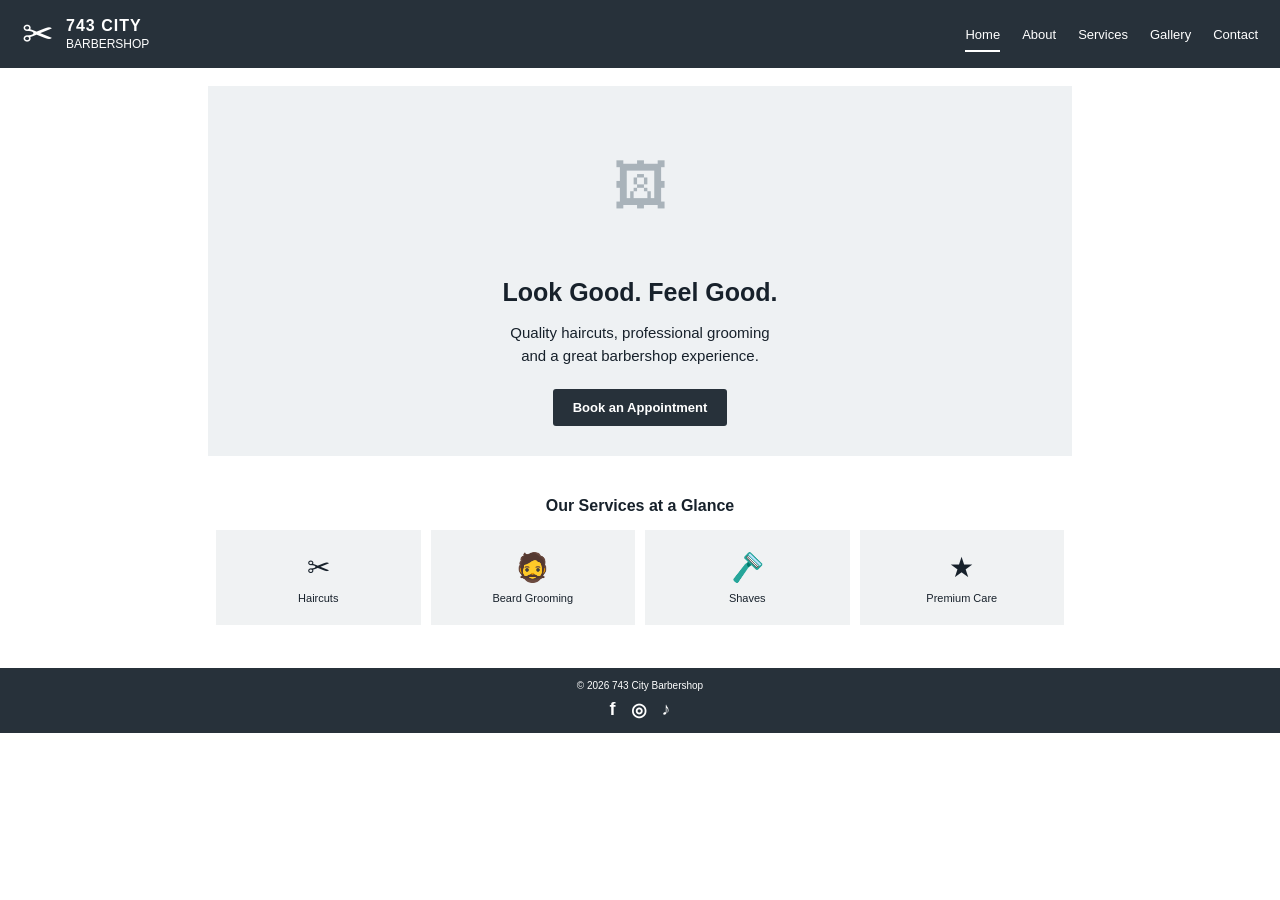
==== index.html @ 4a5e7093 "Initial website" ====
<!DOCTYPE html>
<html lang="en">
<head>
    <meta charset="UTF-8">
    <meta name="viewport" content="width=device-width, initial-scale=1.0">
    <title>743 City Barbershop</title>

    <!-- Link to CSS -->
    <link rel="stylesheet" href="css/style.css">
</head>

<body>

    <!-- Header -->
    <header>
        <div class="logo">
            <span class="logo-icon">✂</span>
            <div>
                <h1>743 CITY</h1>
                <p>BARBERSHOP</p>
            </div>
        </div>

        <!-- Navigation -->
        <nav>
            <ul>
                <li><a href="index.html" class="active">Home</a></li>
                <li><a href="about.html">About</a></li>
                <li><a href="services.html">Services</a></li>
                <li><a href="gallery.html">Gallery</a></li>
                <li><a href="contact.html">Contact</a></li>
            </ul>
        </nav>
    </header>


    <!-- Main Content -->
    <main>

        <!-- Hero Section -->
        <section class="hero">

            <div class="hero-image">
                <span>🖼</span>
            </div>

            <h2>Look Good. Feel Good.</h2>

            <p>
                Quality haircuts, professional grooming<br>
                and a great barbershop experience.
            </p>

            <a href="contact.html" class="button">
                Book an Appointment
            </a>

        </section>


        <!-- Services Section -->
        <section class="services-preview">

            <h2>Our Services at a Glance</h2>

            <div class="service-cards">

                <div class="service-card">
                    <div class="service-icon">✂</div>
                    <p>Haircuts</p>
                </div>

                <div class="service-card">
                    <div class="service-icon">🧔</div>
                    <p>Beard Grooming</p>
                </div>

                <div class="service-card">
                    <div class="service-icon">🪒</div>
                    <p>Shaves</p>
                </div>

                <div class="service-card">
                    <div class="service-icon">★</div>
                    <p>Premium Care</p>
                </div>

            </div>

        </section>

    </main>


    <!-- Footer -->
    <footer>

        <p>&copy; 2026 743 City Barbershop</p>

        <div class="social-links">
            <a href="#" aria-label="Facebook">f</a>
            <a href="#" aria-label="Instagram">◎</a>
            <a href="#" aria-label="TikTok">♪</a>
        </div>

    </footer>

</body>
</html>
---- css/style.css ----
/* General page styling */
* {
    box-sizing: border-box;
}

body {
    margin: 0;
    font-family: Arial, Helvetica, sans-serif;
    color: #17212b;
    background-color: white;
}


/* =========================
   HEADER
========================= */

header {
    background-color: #27313a;
    color: white;
    display: flex;
    justify-content: space-between;
    align-items: center;
    padding: 12px 22px;
}


/* Logo */

.logo {
    display: flex;
    align-items: center;
    gap: 12px;
}

.logo-icon {
    font-size: 38px;
}

.logo h1 {
    font-size: 16px;
    margin: 0;
    letter-spacing: 1px;
}

.logo p {
    font-size: 12px;
    margin: 2px 0 0;
}


/* Navigation */

nav ul {
    list-style: none;
    display: flex;
    gap: 22px;
    margin: 0;
    padding: 0;
}

nav a {
    color: white;
    text-decoration: none;
    font-size: 13px;
}

nav a:hover {
    text-decoration: underline;
}

nav a.active {
    border-bottom: 2px solid white;
    padding-bottom: 8px;
}


/* =========================
   MAIN
========================= */

main {
    max-width: 900px;
    margin: 0 auto;
    padding: 18px;
}


/* =========================
   HERO
========================= */

.hero {
    background-color: #eef1f3;
    text-align: center;
    padding: 20px 20px 30px;
}


/* Image placeholder */

.hero-image {
    height: 160px;
    display: flex;
    justify-content: center;
    align-items: center;
    color: #a9b3ba;
    font-size: 55px;
    margin-bottom: 12px;
}


/* Hero heading */

.hero h2 {
    font-size: 25px;
    margin: 8px 0;
}


/* Hero paragraph */

.hero p {
    font-size: 15px;
    line-height: 1.5;
    margin-bottom: 22px;
}


/* Appointment button */

.button {
    display: inline-block;
    background-color: #27313a;
    color: white;
    text-decoration: none;
    padding: 11px 20px;
    border-radius: 3px;
    font-weight: bold;
    font-size: 13px;
}

.button:hover {
    background-color: #3d4952;
}


/* =========================
   SERVICES
========================= */

.services-preview {
    text-align: center;
    padding: 28px 8px 25px;
}

.services-preview h2 {
    font-size: 16px;
    margin-bottom: 15px;
}


/* Service cards */

.service-cards {
    display: grid;
    grid-template-columns: repeat(4, 1fr);
    gap: 10px;
}

.service-card {
    background-color: #f0f2f3;
    min-height: 95px;
    display: flex;
    flex-direction: column;
    justify-content: center;
    align-items: center;
}

.service-icon {
    font-size: 28px;
    margin-bottom: 8px;
}

.service-card p {
    font-size: 11px;
    margin: 0;
}


/* =========================
   FOOTER
========================= */

footer {
    background-color: #27313a;
    color: white;
    text-align: center;
    padding: 12px;
}

footer p {
    font-size: 10px;
    margin: 0 0 8px;
}


/* Social media */

.social-links {
    display: flex;
    justify-content: center;
    gap: 15px;
}

.social-links a {
    color: white;
    text-decoration: none;
    font-size: 18px;
    font-weight: bold;
}


/* =========================
   MOBILE RESPONSIVE DESIGN
========================= */

@media (max-width: 650px) {

    header {
        flex-direction: column;
        gap: 15px;
    }

    nav ul {
        gap: 12px;
        flex-wrap: wrap;
        justify-content: center;
    }

    .service-cards {
        grid-template-columns: repeat(2, 1fr);
    }

    .hero h2 {
        font-size: 22px;
    }

    main {
        padding: 12px;
    }
}
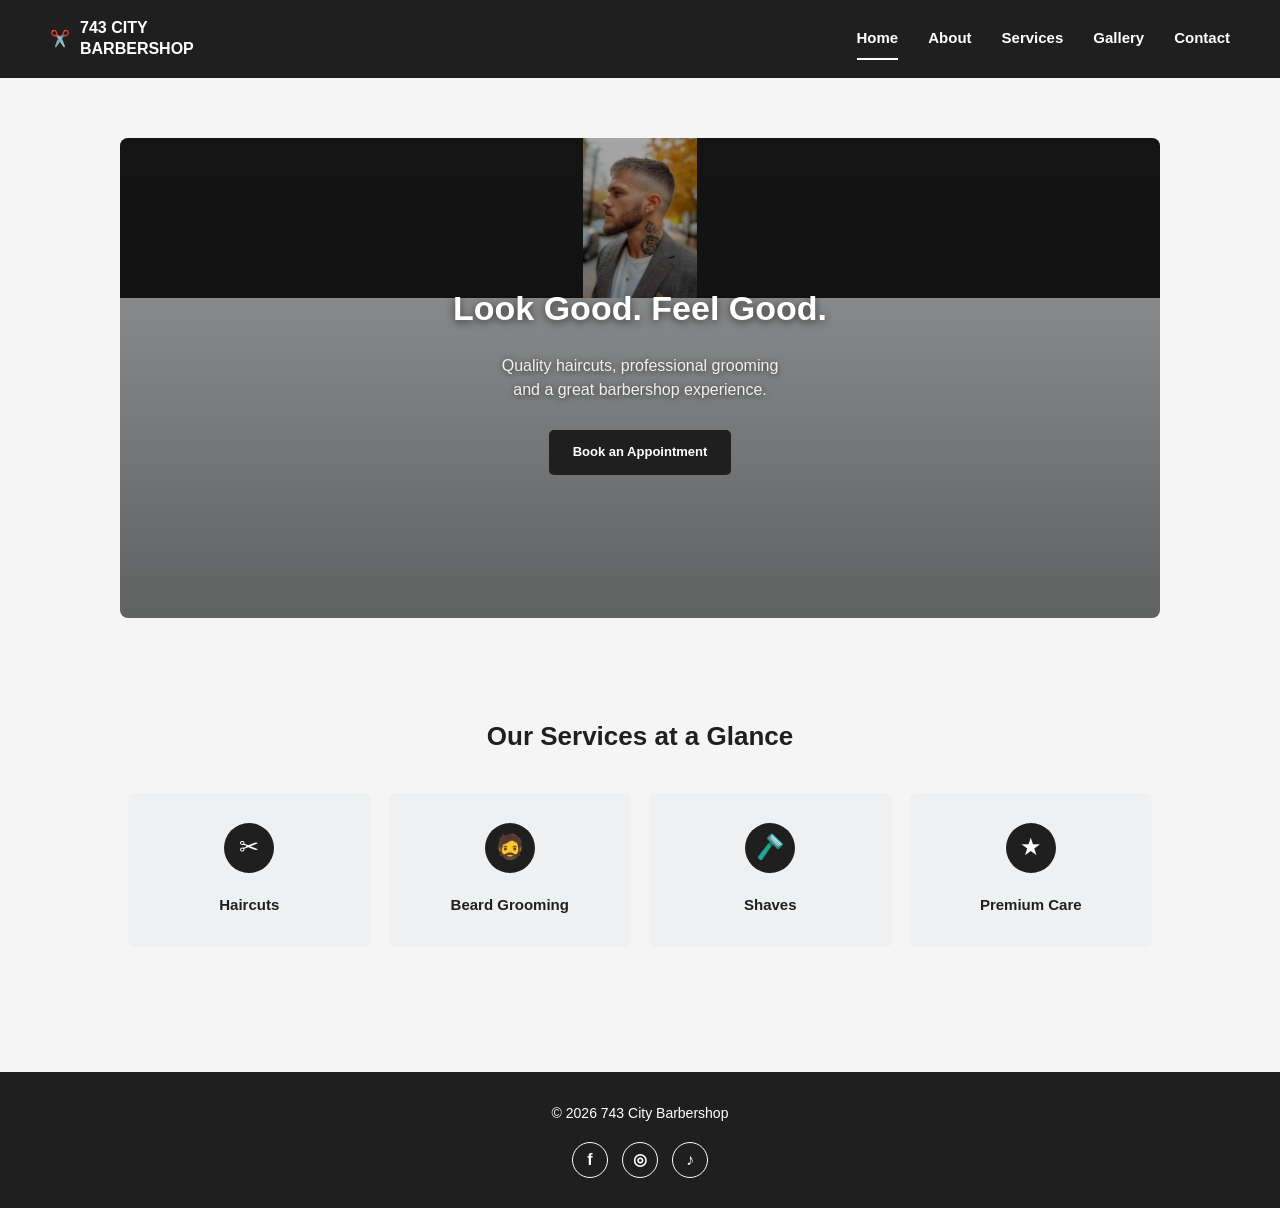
==== commit 622be9b3: "2nd Update website pages" ====
--- a/index.html
+++ b/index.html
@@ -7,6 +7,7 @@
 
     <!-- Link to CSS -->
     <link rel="stylesheet" href="css/style.css">
+    <link rel="stylesheet" href="css/home.css">
 </head>
 
 <body>
@@ -14,12 +15,8 @@
     <!-- Header -->
     <header>
         <div class="logo">
-            <span class="logo-icon">✂</span>
-            <div>
-                <h1>743 CITY</h1>
-                <p>BARBERSHOP</p>
-            </div>
-        </div>
+      ✂️ <span>743 CITY<br>BARBERSHOP</span>
+    </div>
 
         <!-- Navigation -->
         <nav>
@@ -41,7 +38,7 @@
         <section class="hero">
 
             <div class="hero-image">
-                <span>🖼</span>
+                <img src="images/mens-haircut.jpg" alt="Men's Haircut">
             </div>
 
             <h2>Look Good. Feel Good.</h2>
--- a/css/style.css
+++ b/css/style.css
@@ -250,3 +250,546 @@
         padding: 12px;
     }
 }
+
+
+
+
+
+/* =========================
+   ABOUT PAGE
+========================= */
+
+.about-section {
+    padding: 5px 8px 0;
+}
+
+.about-section > h2 {
+    font-size: 25px;
+    margin: 0 0 15px;
+}
+
+
+/* About introduction */
+
+.about-intro {
+    display: grid;
+    grid-template-columns: 1fr 1fr;
+    gap: 16px;
+    align-items: center;
+}
+
+
+/* About image */
+
+.about-image {
+    height: 178px;
+    background-color: #e1e5e8;
+    display: flex;
+    justify-content: center;
+    align-items: center;
+}
+
+.about-image span {
+    font-size: 55px;
+    color: #a9b3ba;
+}
+
+
+/* About text */
+
+.about-text {
+    font-size: 13px;
+    line-height: 1.45;
+}
+
+.about-text p {
+    margin: 0 0 12px;
+}
+
+.about-text strong {
+    font-weight: bold;
+}
+
+
+/* =========================
+   ABOUT FEATURES
+========================= */
+
+.about-features {
+    display: grid;
+    grid-template-columns: repeat(3, 1fr);
+    margin-top: 28px;
+    margin-bottom: 22px;
+}
+
+.feature {
+    text-align: center;
+    padding: 0 15px;
+    border-right: 1px solid #cbd1d5;
+}
+
+.feature:last-child {
+    border-right: none;
+}
+
+.feature-icon {
+    font-size: 25px;
+    margin-bottom: 7px;
+}
+
+.feature h3 {
+    font-size: 12px;
+    margin: 0;
+}
+
+.feature p {
+    font-size: 12px;
+    font-weight: bold;
+    margin: 3px 0 0;
+}
+
+
+/* =========================
+   ABOUT QUOTE
+========================= */
+
+.about-quote {
+    background-color: #eef1f3;
+    text-align: center;
+    padding: 22px 10px;
+    margin: 0 -18px;
+}
+
+.about-quote p {
+    font-size: 16px;
+    font-weight: bold;
+    line-height: 1.5;
+    margin: 0;
+}
+
+
+/* =========================
+   ABOUT MOBILE
+========================= */
+
+@media (max-width: 650px) {
+
+    .about-intro {
+        grid-template-columns: 1fr;
+    }
+
+    .about-image {
+        height: 200px;
+    }
+
+    .about-text {
+        font-size: 14px;
+    }
+
+    .about-features {
+        grid-template-columns: 1fr;
+        gap: 20px;
+    }
+
+    .feature {
+        border-right: none;
+        border-bottom: 1px solid #cbd1d5;
+        padding-bottom: 15px;
+    }
+
+    .feature:last-child {
+        border-bottom: none;
+    }
+
+    .about-quote {
+        margin: 0 -12px;
+    }
+}
+
+
+
+
+
+/* =====================================================
+   743 CITY BARBERSHOP
+   SITE-WIDE STYLESHEET (shared across all pages)
+===================================================== */
+
+
+/* =====================================================
+   TOKENS
+===================================================== */
+
+:root {
+    --color-dark: #1f1f1f;
+    --color-dark-hover: #333333;
+    --color-bg: #f5f5f5;
+    --color-text: #333333;
+    --color-text-muted: #666666;
+    --color-border: #e5e5e5;
+    --color-white: #ffffff;
+    --color-placeholder: #dddddd;
+    --color-card-bg: #eef0f1;
+    --color-card-bg-hover: #e6e8e9;
+}
+
+
+/* =====================================================
+   RESET
+===================================================== */
+
+* {
+    box-sizing: border-box;
+}
+
+html {
+    scroll-behavior: smooth;
+}
+
+body {
+    margin: 0;
+    padding: 0;
+    font-family: Arial, Helvetica, sans-serif;
+    background-color: var(--color-bg);
+    color: var(--color-text);
+    line-height: 1.6;
+}
+
+@media (prefers-reduced-motion: reduce) {
+    html {
+        scroll-behavior: auto;
+    }
+
+    * {
+        animation-duration: 0.01ms !important;
+        animation-iteration-count: 1 !important;
+        transition-duration: 0.01ms !important;
+        scroll-behavior: auto !important;
+    }
+}
+
+
+/* =====================================================
+   HEADER
+===================================================== */
+
+header {
+    background-color: var(--color-dark);
+    color: var(--color-white);
+
+    display: flex;
+    justify-content: space-between;
+    align-items: center;
+
+    padding: 18px 50px;
+    min-height: 75px;
+}
+
+
+/* Logo */
+
+.logo {
+    display: flex;
+    align-items: center;
+
+    gap: 10px;
+
+    font-size: 16px;
+    font-weight: bold;
+
+    line-height: 1.3;
+}
+
+.logo span {
+    display: block;
+    max-width: 105px;
+
+    white-space: normal;
+}
+
+
+/* Navigation */
+
+nav ul {
+    display: flex;
+    align-items: center;
+
+    gap: 30px;
+
+    list-style: none;
+
+    margin: 0;
+    padding: 0;
+}
+
+nav a {
+    display: inline-block;
+
+    color: var(--color-white);
+    text-decoration: none;
+
+    font-size: 15px;
+    font-weight: bold;
+
+    padding: 8px 0;
+
+    border-bottom: 2px solid transparent;
+
+    transition: 0.3s ease;
+}
+
+nav a:hover {
+    color: #cccccc;
+}
+
+nav a:focus-visible {
+    outline: 2px solid var(--color-white);
+    outline-offset: 3px;
+}
+
+nav a.active {
+    border-bottom-color: var(--color-white);
+}
+
+
+/* =====================================================
+   MAIN CONTENT
+===================================================== */
+
+main {
+    width: 100%;
+    max-width: 1100px;
+
+    margin: 0 auto;
+
+    padding: 60px 30px;
+}
+
+
+/* Page Heading */
+
+h1 {
+    margin: 0 0 30px;
+
+    color: var(--color-dark);
+
+    text-align: left;
+
+    font-size: 32px;
+    font-weight: 700;
+}
+
+
+/* Secondary Headings */
+
+h2 {
+    color: var(--color-dark);
+}
+
+
+/* =====================================================
+   BUTTONS
+===================================================== */
+
+.btn {
+    display: inline-block;
+
+    padding: 12px 24px;
+
+    background-color: var(--color-dark);
+    color: var(--color-white);
+
+    border-radius: 5px;
+
+    text-decoration: none;
+
+    font-weight: bold;
+
+    transition: 0.3s ease;
+}
+
+.btn:hover {
+    background-color: var(--color-dark-hover);
+
+    transform: translateY(-1px);
+}
+
+.btn:focus-visible {
+    outline: 2px solid var(--color-dark);
+    outline-offset: 3px;
+}
+
+
+/* =====================================================
+   FOOTER
+===================================================== */
+
+footer {
+    margin-top: 40px;
+
+    padding: 30px 20px;
+
+    background-color: var(--color-dark);
+    color: var(--color-white);
+
+    text-align: center;
+}
+
+footer p {
+    margin: 0 0 18px;
+
+    font-size: 14px;
+}
+
+
+/* =====================================================
+   SOCIAL MEDIA ICONS
+===================================================== */
+
+.social-icons {
+    display: flex;
+
+    justify-content: center;
+    align-items: center;
+
+    gap: 18px;
+}
+
+.social-icons a {
+    display: inline-flex;
+
+    justify-content: center;
+    align-items: center;
+
+    border-radius: 4px;
+}
+
+.social-icons a:focus-visible {
+    outline: 2px solid var(--color-white);
+    outline-offset: 3px;
+}
+
+.social-icons img {
+    width: 25px;
+    height: 25px;
+
+    object-fit: contain;
+
+    transition: 0.3s ease;
+}
+
+.social-icons a:hover img {
+    transform: scale(1.1);
+}
+
+
+/* =====================================================
+   TABLET
+===================================================== */
+
+@media (max-width: 768px) {
+
+    /* Header */
+
+    header {
+        flex-direction: column;
+
+        gap: 18px;
+
+        padding: 20px;
+    }
+
+    nav ul {
+        justify-content: center;
+
+        flex-wrap: wrap;
+
+        gap: 20px;
+    }
+
+
+    /* Main */
+
+    main {
+        padding: 45px 20px;
+    }
+
+    h1 {
+        margin-bottom: 35px;
+
+        font-size: 30px;
+    }
+}
+
+
+/* =====================================================
+   MOBILE
+===================================================== */
+
+@media (max-width: 480px) {
+
+    /* Header */
+
+    header {
+        padding: 18px 15px;
+    }
+
+    .logo {
+        font-size: 17px;
+    }
+
+    nav ul {
+        gap: 14px;
+    }
+
+    nav a {
+        font-size: 13px;
+    }
+
+
+    /* Main */
+
+    main {
+        padding: 35px 15px;
+    }
+
+    h1 {
+        margin-bottom: 28px;
+
+        font-size: 26px;
+    }
+
+
+    /* Footer */
+
+    footer {
+        margin-top: 30px;
+
+        padding: 25px 15px;
+    }
+}
+
+
+/* =====================================================
+   VERY SMALL SCREENS
+===================================================== */
+
+@media (max-width: 350px) {
+
+    .logo {
+        font-size: 15px;
+    }
+
+    nav ul {
+        gap: 10px;
+    }
+
+    nav a {
+        font-size: 12px;
+    }
+
+    main {
+        padding-left: 10px;
+        padding-right: 10px;
+    }
+}
--- a/css/home.css
+++ b/css/home.css
@@ -0,0 +1,330 @@
+/* =====================================================
+   743 CITY BARBERSHOP
+   HOME PAGE STYLESHEET
+   (loaded in addition to style.css — relies on its
+   :root color tokens, so keep both files linked together)
+===================================================== */
+
+
+/* =====================================================
+   HERO SECTION
+===================================================== */
+
+.hero {
+    position: relative;
+    isolation: isolate;
+
+    display: flex;
+    flex-direction: column;
+    align-items: center;
+    justify-content: center;
+
+    text-align: center;
+
+    gap: 18px;
+
+    min-height: 480px;
+
+    padding: 40px 24px;
+
+    border-radius: 8px;
+
+    overflow: hidden;
+
+    color: var(--color-white);
+}
+
+
+/* Hero Image (fills the section as a background) */
+
+.hero-image {
+    position: absolute;
+    inset: 0;
+
+    z-index: 0;
+
+    background-color: var(--color-dark);
+}
+
+.hero-image img {
+    width: 100%;
+    height: 100%;
+
+    object-fit: contain;
+    object-position: center;
+
+    display: block;
+}
+
+
+/* Dark overlay so text stays readable over any photo */
+
+.hero::before {
+    content: "";
+
+    position: absolute;
+    inset: 0;
+
+    z-index: 1;
+
+    background: linear-gradient(180deg, rgba(0, 0, 0, 0.35), rgba(0, 0, 0, 0.6));
+}
+
+
+/* Hero Text (sits above the image + overlay) */
+
+.hero h2 {
+    position: relative;
+    z-index: 2;
+
+    margin: 0;
+
+    color: var(--color-white);
+    text-shadow: 0 2px 8px rgba(0, 0, 0, 0.6);
+
+    font-size: 34px;
+    font-weight: 700;
+}
+
+.hero p {
+    position: relative;
+    z-index: 2;
+
+    margin: 0;
+    max-width: 480px;
+
+    color: #f0f0f0;
+    text-shadow: 0 1px 6px rgba(0, 0, 0, 0.6);
+
+    font-size: 16px;
+}
+
+
+/* Hero Button */
+
+.hero .button {
+    position: relative;
+    z-index: 2;
+
+    display: inline-block;
+
+    margin-top: 10px;
+
+    padding: 12px 24px;
+
+    background-color: var(--color-dark);
+    color: var(--color-white);
+
+    border-radius: 5px;
+
+    text-decoration: none;
+
+    font-weight: bold;
+
+    transition: 0.3s ease;
+}
+
+.hero .button:hover {
+    background-color: var(--color-dark-hover);
+
+    transform: translateY(-1px);
+}
+
+.hero .button:focus-visible {
+    outline: 2px solid var(--color-dark);
+    outline-offset: 3px;
+}
+
+
+/* =====================================================
+   SERVICES PREVIEW SECTION
+===================================================== */
+
+.services-preview {
+    margin-top: 70px;
+
+    text-align: center;
+}
+
+.services-preview h2 {
+    margin: 0 0 35px;
+
+    font-size: 26px;
+}
+
+
+/* Service Cards Grid */
+
+.service-cards {
+    display: grid;
+    grid-template-columns: repeat(4, 1fr);
+
+    gap: 18px;
+}
+
+
+/* Individual Card */
+
+.service-card {
+    display: flex;
+    flex-direction: column;
+    align-items: center;
+
+    gap: 12px;
+
+    padding: 30px 15px;
+
+    background-color: var(--color-card-bg);
+
+    border-radius: 6px;
+
+    transition: background-color 0.2s ease, transform 0.2s ease;
+}
+
+.service-card:hover {
+    background-color: var(--color-card-bg-hover);
+
+    transform: translateY(-3px);
+}
+
+.service-icon {
+    display: flex;
+    align-items: center;
+    justify-content: center;
+
+    width: 50px;
+    height: 50px;
+
+    font-size: 24px;
+
+    color: var(--color-white);
+    background-color: var(--color-dark);
+
+    border-radius: 50%;
+}
+
+.service-card p {
+    margin: 0;
+
+    color: var(--color-dark);
+
+    font-size: 15px;
+    font-weight: bold;
+}
+
+
+/* =====================================================
+   FOOTER SOCIAL LINKS
+===================================================== */
+
+.social-links {
+    display: flex;
+
+    justify-content: center;
+    align-items: center;
+
+    gap: 14px;
+}
+
+.social-links a {
+    display: inline-flex;
+    align-items: center;
+    justify-content: center;
+
+    width: 36px;
+    height: 36px;
+
+    color: var(--color-white);
+    text-decoration: none;
+
+    font-size: 16px;
+    font-weight: bold;
+
+    border: 1px solid var(--color-white);
+    border-radius: 50%;
+
+    transition: 0.2s ease;
+}
+
+.social-links a:hover {
+    background-color: var(--color-white);
+    color: var(--color-dark);
+}
+
+.social-links a:focus-visible {
+    outline: 2px solid var(--color-white);
+    outline-offset: 3px;
+}
+
+
+/* =====================================================
+   TABLET
+===================================================== */
+
+@media (max-width: 768px) {
+
+    .hero {
+        min-height: 400px;
+    }
+
+    .hero h2 {
+        font-size: 26px;
+    }
+
+    .services-preview {
+        margin-top: 55px;
+    }
+
+    .service-cards {
+        grid-template-columns: repeat(2, 1fr);
+    }
+}
+
+
+/* =====================================================
+   MOBILE
+===================================================== */
+
+@media (max-width: 480px) {
+
+    .hero {
+        gap: 15px;
+        min-height: 340px;
+        padding: 30px 18px;
+    }
+
+    .hero h2 {
+        font-size: 22px;
+    }
+
+    .hero p {
+        font-size: 14px;
+    }
+
+    .services-preview {
+        margin-top: 45px;
+    }
+
+    .services-preview h2 {
+        font-size: 22px;
+
+        margin-bottom: 25px;
+    }
+
+    .service-cards {
+        grid-template-columns: repeat(2, 1fr);
+
+        gap: 12px;
+    }
+
+    .service-card {
+        padding: 22px 10px;
+    }
+
+    .social-links a {
+        width: 32px;
+        height: 32px;
+
+        font-size: 14px;
+    }
+}
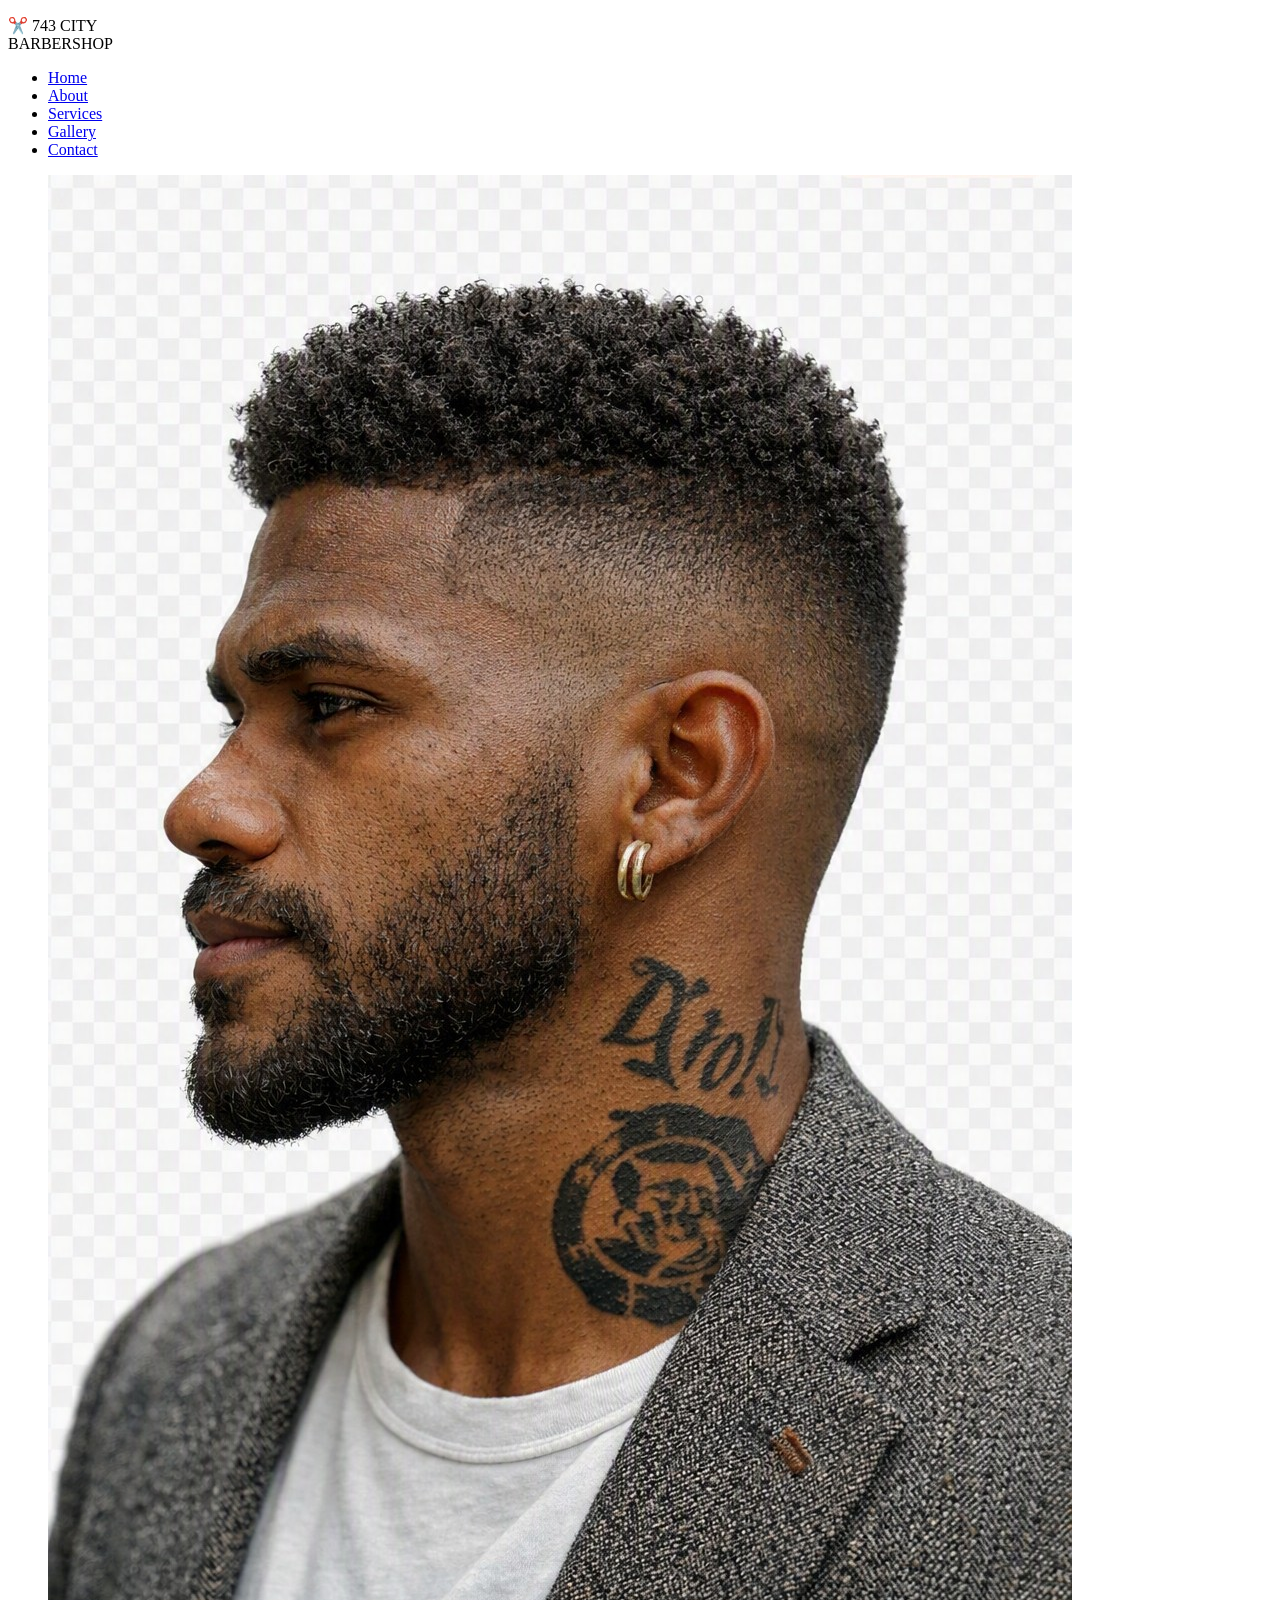
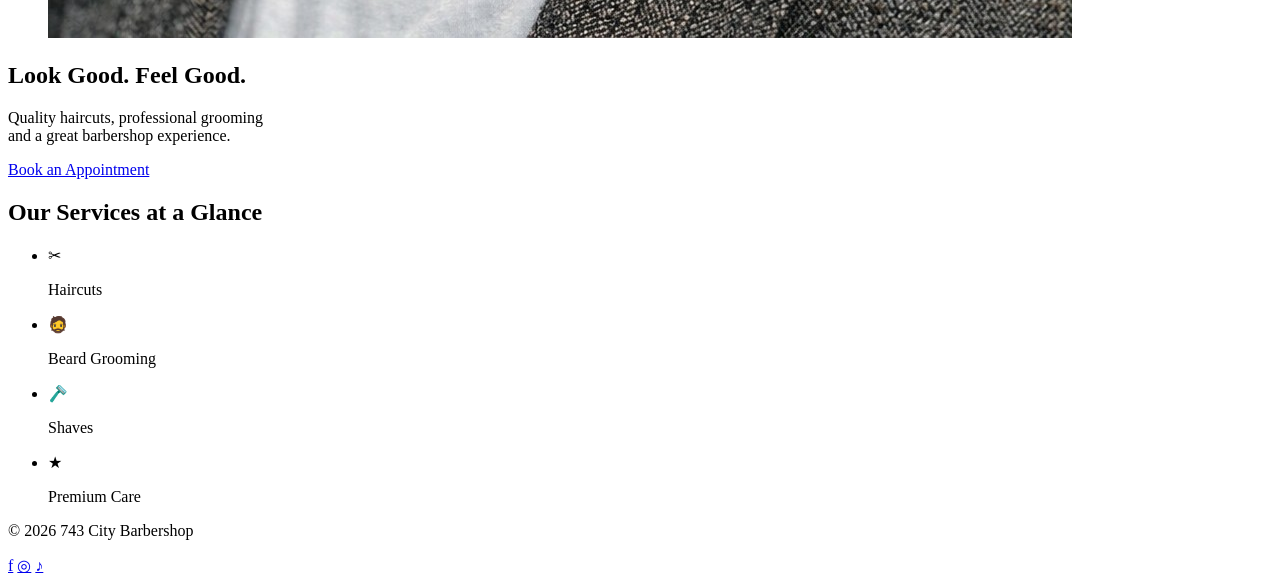
==== commit 89fb1023: "Late Updates" ====
--- a/index.html
+++ b/index.html
@@ -14,9 +14,9 @@
 
     <!-- Header -->
     <header>
-        <div class="logo">
-      ✂️ <span>743 CITY<br>BARBERSHOP</span>
-    </div>
+        <p class="logo">
+            ✂️ <span>743 CITY<br>BARBERSHOP</span>
+        </p>
 
         <!-- Navigation -->
         <nav>
@@ -37,9 +37,9 @@
         <!-- Hero Section -->
         <section class="hero">
 
-            <div class="hero-image">
+            <figure class="hero-image">
                 <img src="images/mens-haircut.jpg" alt="Men's Haircut">
-            </div>
+            </figure>
 
             <h2>Look Good. Feel Good.</h2>
 
@@ -60,29 +60,29 @@
 
             <h2>Our Services at a Glance</h2>
 
-            <div class="service-cards">
+            <ul class="service-cards">
 
-                <div class="service-card">
-                    <div class="service-icon">✂</div>
+                <li class="service-card">
+                    <span class="service-icon">✂</span>
                     <p>Haircuts</p>
-                </div>
+                </li>
 
-                <div class="service-card">
-                    <div class="service-icon">🧔</div>
+                <li class="service-card">
+                    <span class="service-icon">🧔</span>
                     <p>Beard Grooming</p>
-                </div>
+                </li>
 
-                <div class="service-card">
-                    <div class="service-icon">🪒</div>
+                <li class="service-card">
+                    <span class="service-icon">🪒</span>
                     <p>Shaves</p>
-                </div>
+                </li>
 
-                <div class="service-card">
-                    <div class="service-icon">★</div>
+                <li class="service-card">
+                    <span class="service-icon">★</span>
                     <p>Premium Care</p>
-                </div>
+                </li>
 
-            </div>
+            </ul>
 
         </section>
 
@@ -94,11 +94,11 @@
 
         <p>&copy; 2026 743 City Barbershop</p>
 
-        <div class="social-links">
+        <nav class="social-links">
             <a href="#" aria-label="Facebook">f</a>
             <a href="#" aria-label="Instagram">◎</a>
             <a href="#" aria-label="TikTok">♪</a>
-        </div>
+        </nav>
 
     </footer>
 
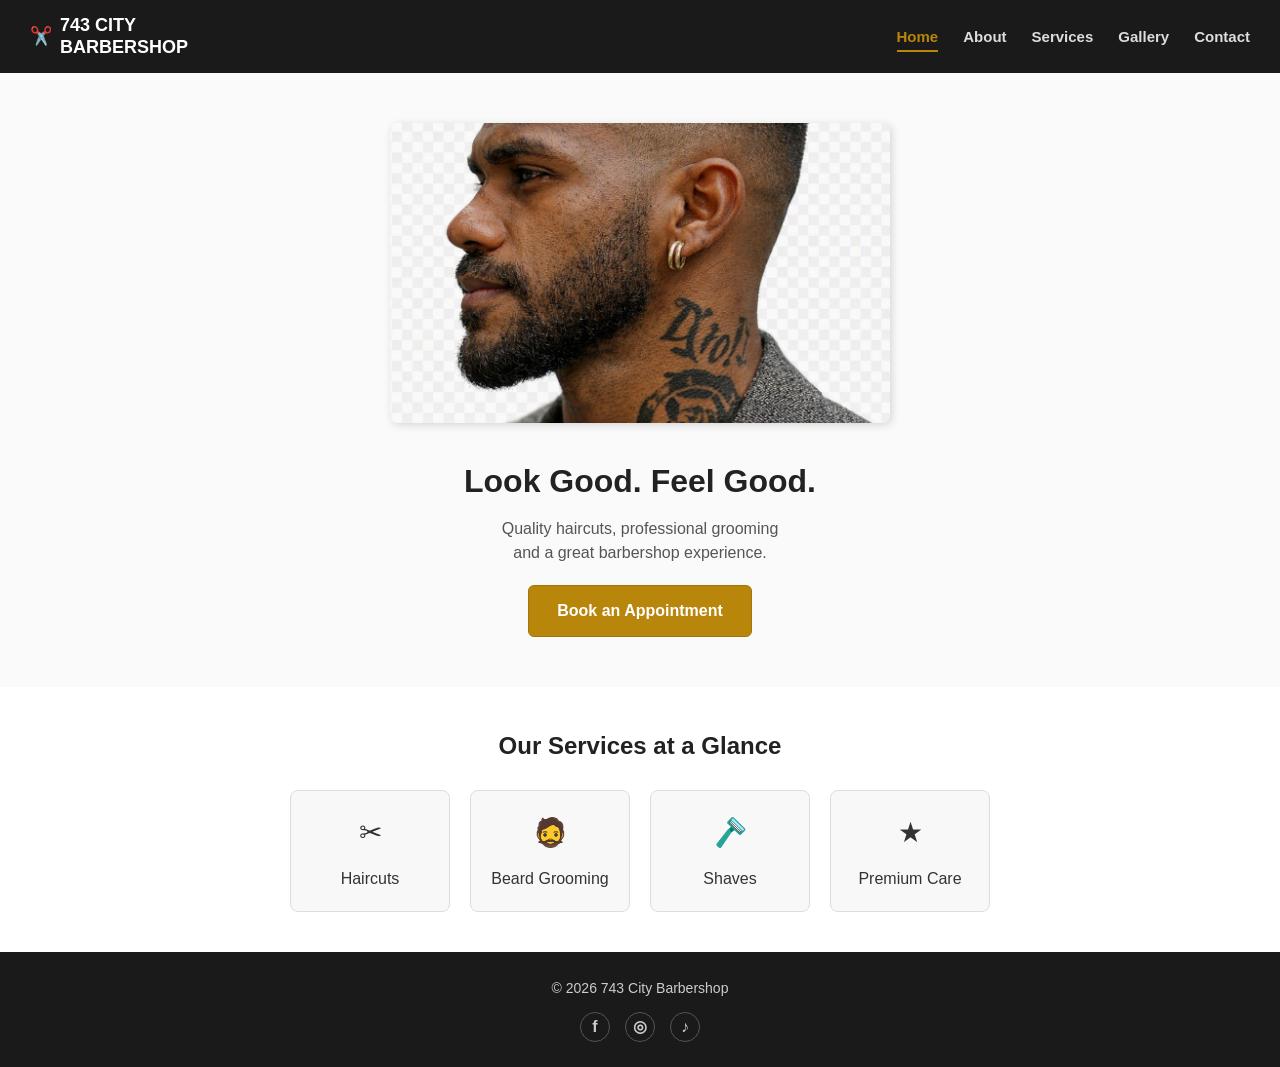
==== commit e3dec0a2: "html and css updates and correction" ====
--- a/index.html
+++ b/index.html
@@ -6,7 +6,7 @@
     <title>743 City Barbershop</title>
 
     <!-- Link to CSS -->
-    <link rel="stylesheet" href="css/style.css">
+    <link rel="stylesheet" href="css/generalstyle.css">
     <link rel="stylesheet" href="css/home.css">
 </head>
 
@@ -41,7 +41,7 @@
                 <img src="images/mens-haircut.jpg" alt="Men's Haircut">
             </figure>
 
-            <h2>Look Good. Feel Good.</h2>
+            <h1>Look Good. Feel Good.</h1>
 
             <p>
                 Quality haircuts, professional grooming<br>
--- a/css/generalstyle.css
+++ b/css/generalstyle.css
@@ -0,0 +1,106 @@
+/* ============================
+   GLOBAL / RESET
+============================ */
+
+* {
+  box-sizing: border-box;
+  margin: 0;
+  padding: 0;
+}
+
+body {
+  font-family: Arial, Helvetica, sans-serif;
+  color: #333;
+  background-color: #fff;
+  line-height: 1.6;
+}
+
+a {
+  text-decoration: none;
+  color: inherit;
+}
+
+/* ============================
+   HEADER
+============================ */
+
+header {
+  display: flex;
+  justify-content: space-between;
+  align-items: center;
+  padding: 15px 30px;
+  background-color: #1a1a1a;
+  color: #fff;
+}
+
+.logo {
+  font-size: 18px;
+  font-weight: bold;
+  display: flex;
+  align-items: center;
+  gap: 8px;
+}
+
+.logo span {
+  line-height: 1.2;
+}
+
+/* ============================
+   NAVIGATION
+============================ */
+
+nav ul {
+  list-style: none;
+  display: flex;
+  gap: 25px;
+}
+
+nav a {
+  color: #ddd;
+  font-size: 15px;
+  font-weight: bold;
+  padding: 5px 0;
+  border-bottom: 2px solid transparent;
+}
+
+nav a:hover,
+nav a.active {
+  color: #b8860b;
+  border-bottom: 2px solid #b8860b;
+}
+
+/* ============================
+   FOOTER
+============================ */
+
+footer {
+  text-align: center;
+  padding: 25px 20px;
+  background-color: #1a1a1a;
+  color: #ccc;
+  font-size: 14px;
+}
+
+.social-links {
+  display: flex;
+  justify-content: center;
+  gap: 15px;
+  margin-top: 12px;
+}
+
+.social-links a {
+  color: #ccc;
+  font-size: 16px;
+  border: 1px solid #555;
+  border-radius: 50%;
+  width: 30px;
+  height: 30px;
+  display: flex;
+  align-items: center;
+  justify-content: center;
+}
+
+.social-links a:hover {
+  color: #b8860b;
+  border-color: #b8860b;
+}
--- a/css/home.css
+++ b/css/home.css
@@ -0,0 +1,83 @@
+/* HOME PAGE STYLES */
+
+.hero {
+  text-align: center;
+  padding: 50px 20px;
+  background-color: #fafafa;
+}
+
+.hero-image img {
+  width: 100%;
+  max-width: 500px;
+  height: 300px;
+  object-fit: cover;
+  border-radius: 8px;
+  box-shadow: 2px 2px 8px rgba(0, 0, 0, 0.15);
+}
+
+.hero h1 {
+  margin-top: 25px;
+  font-size: 32px;
+  color: #222;
+}
+
+.hero p {
+  font-size: 16px;
+  color: #555;
+  line-height: 1.5;
+  margin-top: 10px;
+}
+
+.button {
+  display: inline-block;
+  margin-top: 20px;
+  padding: 12px 28px;
+  background-color: #b8860b;
+  color: #fff;
+  text-decoration: none;
+  font-weight: bold;
+  border-radius: 6px;
+  border: 1px solid #a3760a;
+}
+
+.button:hover {
+  background-color: #a3760a;
+}
+
+/* Services Preview Section */
+
+.services-preview {
+  text-align: center;
+  padding: 40px 20px;
+}
+
+.services-preview h2 {
+  font-size: 24px;
+  margin-bottom: 25px;
+  color: #222;
+}
+
+.service-cards {
+  list-style: none;
+  margin: 0 auto;
+  padding: 0;
+  max-width: 800px;
+  display: flex;
+  flex-wrap: wrap;
+  justify-content: center;
+  gap: 20px;
+}
+
+.service-card {
+  background-color: #f8f8f8;
+  border: 1px solid #ddd;
+  border-radius: 8px;
+  width: 160px;
+  padding: 20px 10px;
+}
+
+.service-icon {
+  font-size: 28px;
+  display: block;
+  margin-bottom: 10px;
+}
